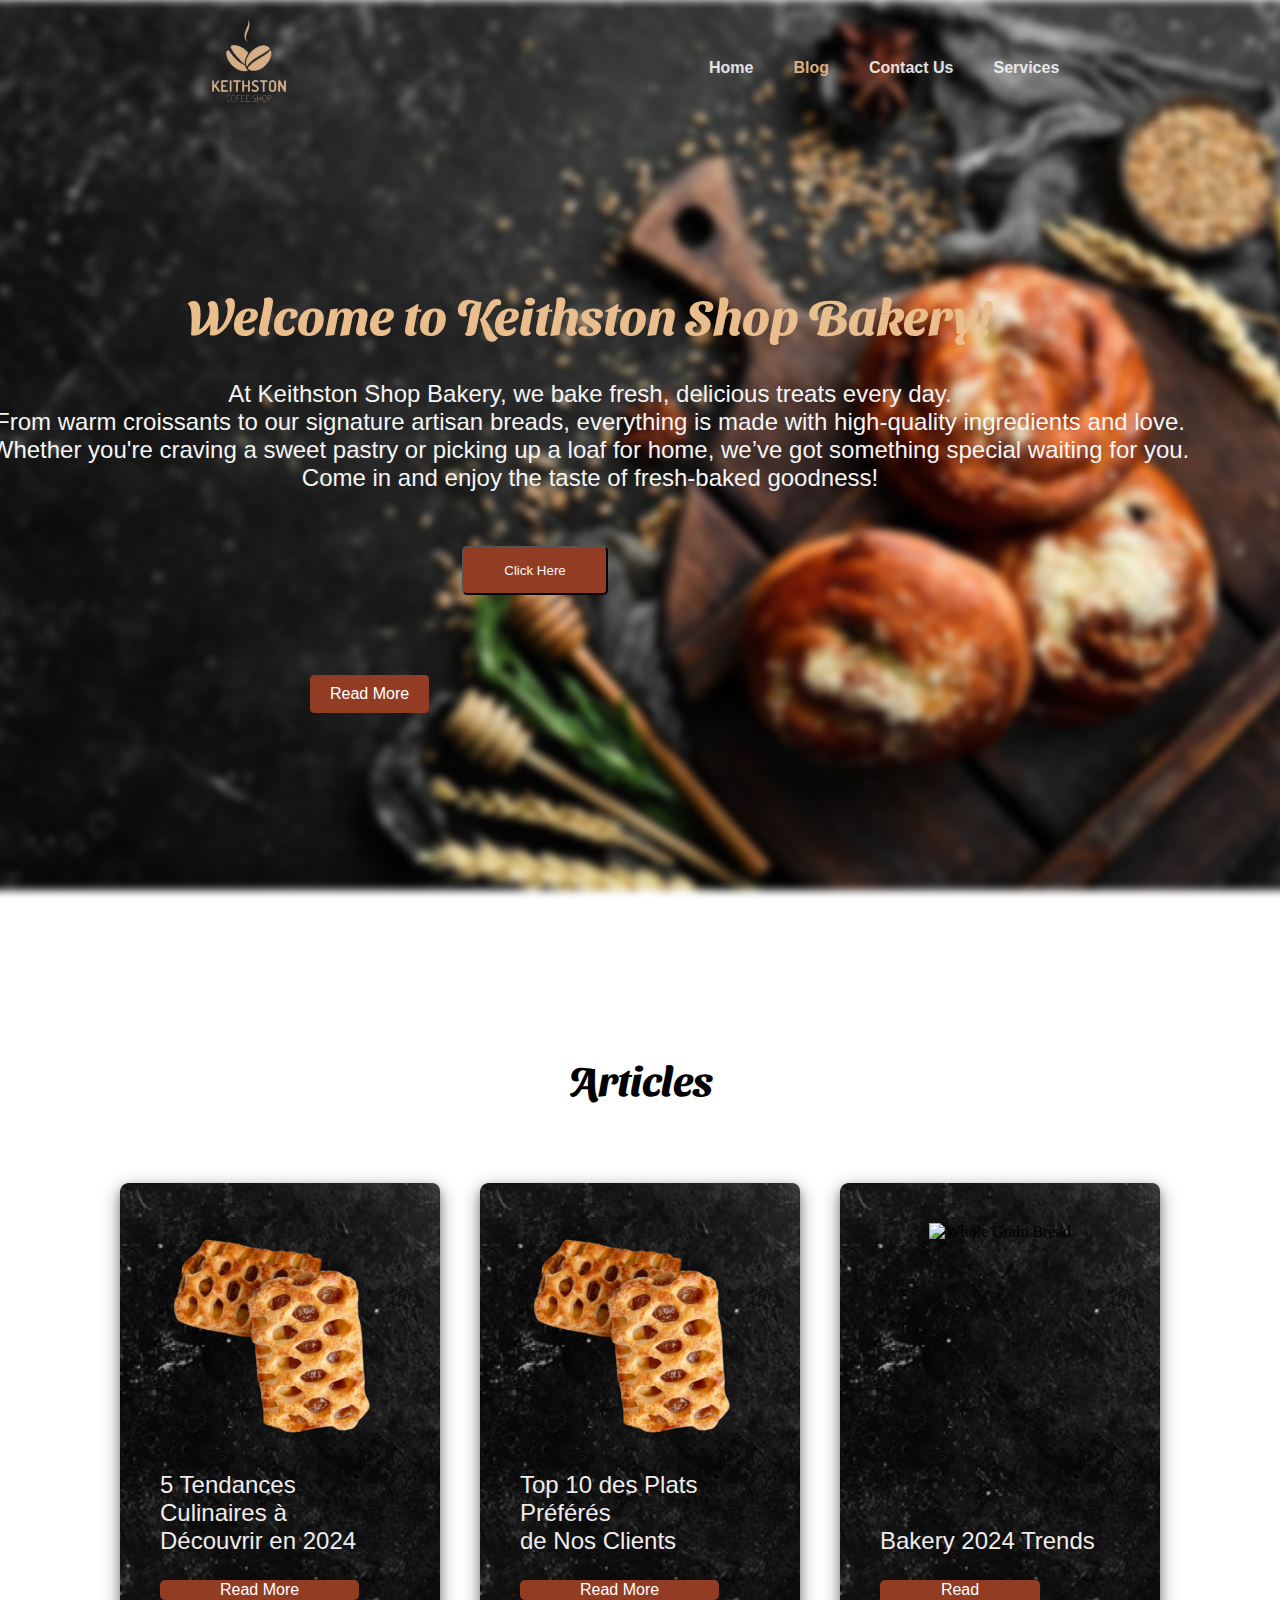
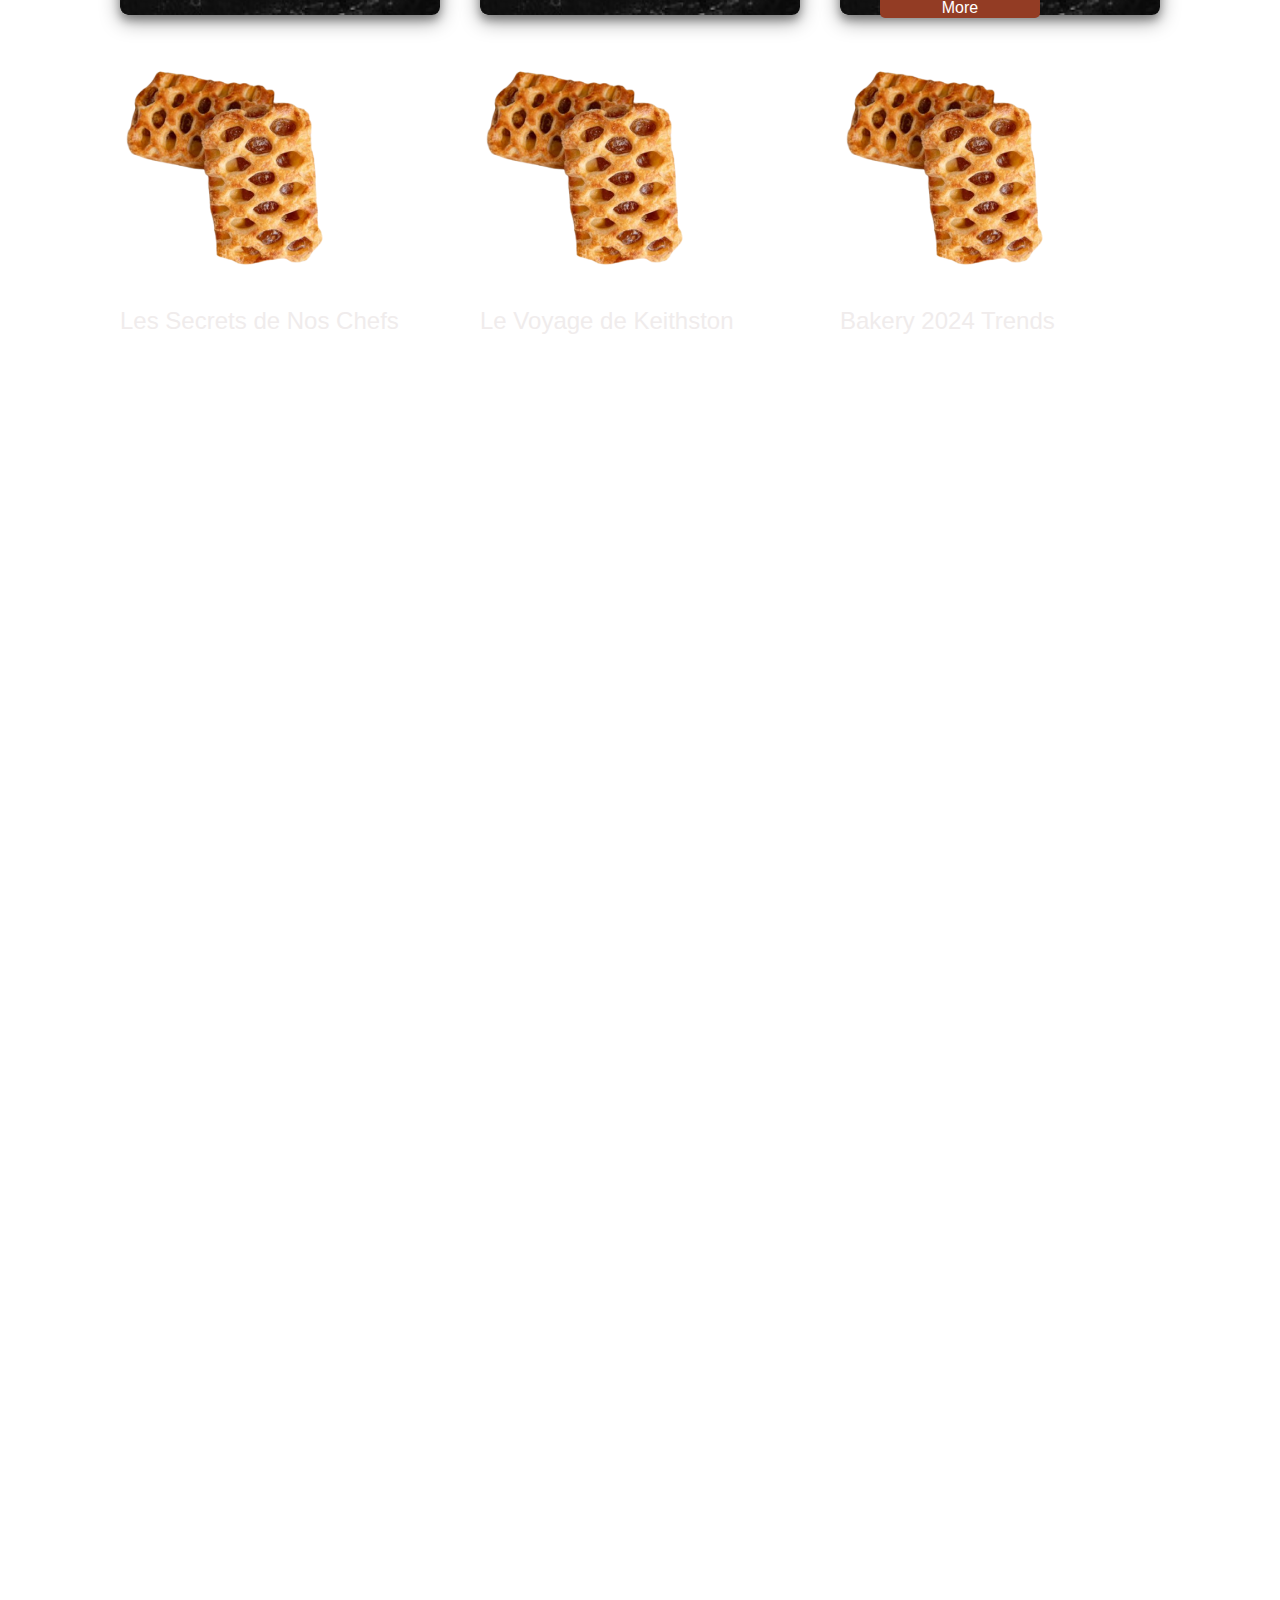
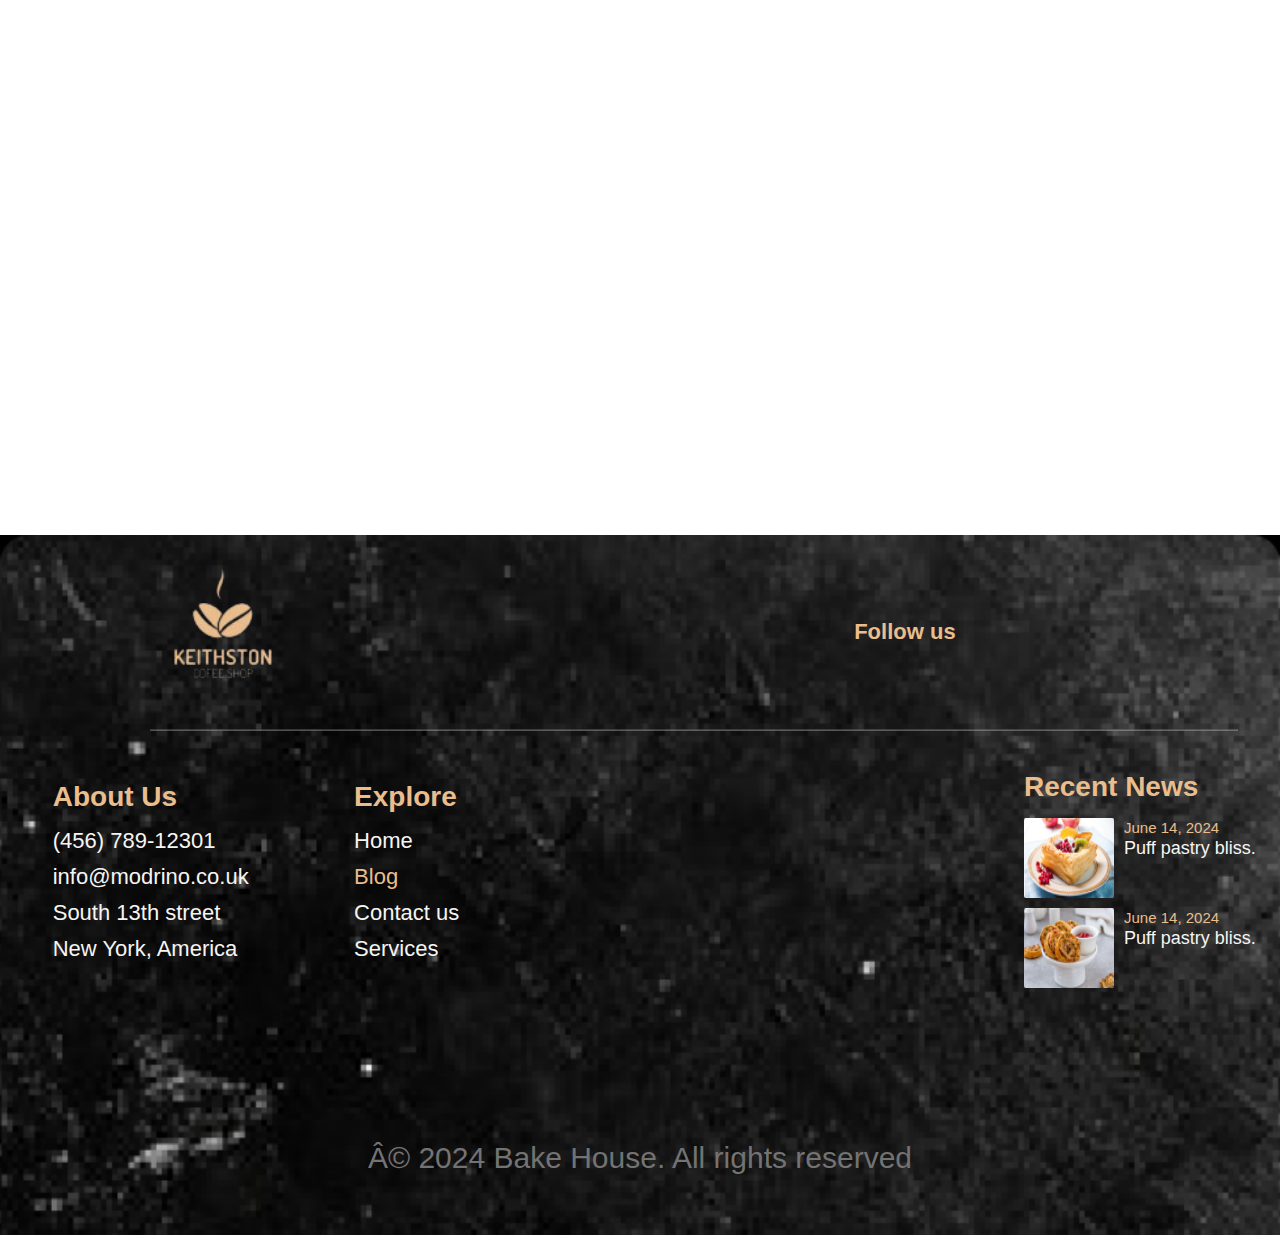
==== pages/blog.html @ 471603eb "first commit in my Projet" ====
<!DOCTYPE html>
<html lang="en">

<head>
    <meta charset="UTF-8">
    <meta http-equiv="refresh" content="3">
    <link rel="stylesheet" href="../css/style.css">
    <link rel="stylesheet" href="https://cdnjs.cloudflare.com/ajax/libs/font-awesome/6.5.1/css/all.min.css"
        integrity="sha512-DTOQO9RWCH3ppGqcWaEA1BIZOC6xxalwEsw9c2QQeAIftl+Vegovlnee1c9QX4TctnWMn13TZye+giMm8e2LwA=="
        crossorigin="anonymous" referrerpolicy="no-referrer" />
        <link rel="icon" href="../img/logo.png" type="image/png">
        <meta name="viewport" content="width=device-width, initial-scale=1.0">
    <title> - Blog</title>
</head>

<body>
    <!--Header-->
    <div class="backgroundsuper">
        <header>
            <div class="nav">
                <a href=""><img src="../img/logo.png" alt="Logo" class="logo"></a>
                <nav>              
                        <ul class="navbar">
                            <li><a href="../index.html">Home</a></li>
                            <li><a href="blog.html" class="active">Blog</a></li>
                            <li><a href="contact.html">Contact Us</a></li>
                            <li><a href="services.html">Services</a></li>
                        </ul>           
                </nav>
            </div>
    
        </header>
        <!--content-->
        <section class="blog">
          <div class="space">
            <h1>Welcome to Keithston Shop Bakery!</h1><br><br>
          <p>At Keithston Shop Bakery, we bake fresh, delicious treats every day. <br>From warm croissants to our signature artisan breads, everything is made with high-quality ingredients and love. <br>Whether you're craving a sweet pastry or picking up a loaf for home, we’ve got something special waiting for you. <br>Come in and enjoy the taste of fresh-baked goodness!</p>
         <br><br><br> <a href=""><button>Click Here</button></a>
        </div>
          
        </section>

        <section  id="shoping" class="article">
          <h2 class="article-titre">Articles</h2>
          <div class="product">
              <div class="productcard">
                  <img src="../img/produit1.png" alt="Whole Grain Bread">

      
                  <div class="productdetails">
                   <p>5 Tendances Culinaires à<br> Découvrir en 2024</p>
                   <button>Read More</button>
                  </div>
              </div>
              <div class="productcard">
                  <img src="../img/produit1.png" alt="Whole Grain Bread">
                  
      
                  <div class="productdetails">
                   <p>Top 10 des Plats Préférés <br>de Nos Clients</p>
                   <button>Read More</button>
                  </div>
              </div>
               <div class="productcard">
                  <img src="../igm/produit1.png" alt="Whole Grain Bread">
                 
      
                  <div class="productdetails">
                   <p>Bakery 2024 Trends</p>
                   <button>Read More</button>
                  </div>
              </div>
              <div class="product-card">
                  <img src="../img/produit1.png" alt="Whole Grain Bread">
                  
      
                  <div class="productdetails">
                   <p>Les Secrets de Nos Chefs</p>
                   <button>Read More</button>
                  </div>
              </div>
              <div class="product-card">
                  <img src="../img/produit1.png" alt="Whole Grain Bread">
                  
      
                  <div class="productdetails">
                   <p>Le Voyage de Keithston</p>
                   <button>Read More</button>
                  </div>
              </div>
              <div class="product-card">
                  <img src="../img/produit1.png" alt="Whole Grain Bread">
              
      
                  <div class="productdetails">
                   <p>Bakery 2024 Trends</p>
                   <button>Read More</button>
                  </div>
              </div>
             
          </div>
          <!-- <div class="order-section">
              <div class="content-stion">
                  <h2>20% Off Your <br>First Order</h2>
                  <p>Suspendisse ac rhoncus nisi,<br> eu tempor urna. Curabitur vel <br>bibendum.</p>
                  <button>Learn More</button>
              </div>
          </div> -->
      </section>


         <!---footer--->
    <footer class="footer">
        <div class="footer-container">
            <div class="footer-top">
              <a href="../index.html"><img src="../img/logo.png" alt="Logo" class="logo"></a>
              <div class="footer-right">
                <span class="follow-text">Follow us</span>
                <div class="social-icons">
                  <a href="www.facebook.com"><i class="fab fa-facebook"></i></a>
                  <a href="www.pinterest.com"><i class="fab fa-pinterest"></i></a>
                  <a href="www.whatsapp.com"> <i class="fab fa-whatsapp"></i></a>
                  <a href="www.instagram.com"><i class="fab fa-instagram"></i></a>
                </div>
              </div>
             
            </div>
        </div>
        <hr>
        <div class="footer-container-bas">
            <div class="flex-start">
                <div class="footer-column">
                    <h3>About Us</h3>
                    <p>(456) 789-12301</p>
                    <p>info@modrino.co.uk</p>
                    <p>South 13th street</p>
                    <p>New York, America</p>
                  </div>
              
                  <div class="footer-column">
                    <h3>Explore</h3>
                    <ul>
                      <li><a href="../index.html" >Home</a></li>
                      <li><a href="blog.html" class="active">Blog</a></li>
                      <li><a href="contact.html">Contact us</a></li>
                      <li><a href="sevice.html">Services</a></li>
                    </ul>
                  </div>
            </div>
            <div class="flex-end">
                <div class="footer-column">
                    <h3>Recent News</h3>
                    <div class="news-item">
                      <img src="../img/footer1.png" alt="News Image 1">
                      <div class="news-text">
                        <p><span>June 14, 2024</span><br>Puff pastry bliss.</p>

                      </div>
                    </div>
                    <div class="news-item">
                      <img src="../img/footer2.png" alt="News Image 2">
                      <div class="news-text">
                        <p><span>June 14, 2024</span><br>Puff pastry bliss.</p>
                      </div>
                    </div>
                  </div>
            </div>
           
          </div>
        
          <div class="footer-bottom">
            <p>Â© 2024 Bake House. All rights reserved</p>
          </div>
    </footer> 
    </div>
---- css/style.css ----
@import url('https://fonts.googleapis.com/css2?family=Inter+Tight:ital,wght@0,100..900;1,100..900&family=Sansita+Swashed:wght@300..900&display=swap');

:root {
    --primary-color : #000000 ;
    --secondry-color : #F5F5F5 ;
}

* {
    margin : 0;
    padding : 0;
    box-sizing :border-box;
    
}
html{
    scroll-behavior: smooth;
}
a {
    text-decoration: none;
    font-family: 'poppins',sans-serif;
}
.backgroundsuper{
    background-image: url(../img/background-home.png);
    background-position: center;
    background-repeat: no-repeat;
    background-size: cover;
    width: 100%;
    height: 100vh;
}
 hr{
    opacity: 30%;
    max-width: 85%;
    text-align: center;
    margin-left: 150px;
} 
/****** header *****/

header {
  
    display: flex;
    justify-content: space-around;
    background-color: transparent;
    top: 0;
    left: 0;
    z-index: 1;

}
header div a img:hover{
    transform: scale(1.1);
}
.nav{
    display: flex;
    opacity: 90%;
    justify-content: space-around;
    align-items: center;
    height: 15vh;
    width: 100%;
    z-index: 1;
}
.navbar {
    display: flex;
    justify-content: center;
}
.navbar li {
    list-style: none;
    padding: 0 20px;
    
}
.navbar li a{
    font-size: 1rem;
    font-weight: 600;
    color:  var(--secondry-color);
    transition: all 0.3s ease;
}
.navbar li a:hover,
.navbar li .active {
    color: #E9BD8C;
   transform: scale(1.1);

}
.navbar li a:hover::after,
.navbar li .active::after {
    content: '';
    width: 30%;
    height: 2px;
    background-color: var(--primary-color);
    bottom: -4px;
    left: 21px;

}

.hero1{
    
    top: 128px;
    right: 900px;
    width : 100%;
    height: 100vh;
    margin-top: -1px;
    display: flex;
    justify-content: space-around; 

}
.hero1 .hero2 {
    align-self: center;
    margin-left: -400px;
}
.hero1 .hero2 .hero-content .txt1 {
   font-family: 'inter',sans-serif;
   color:#E9BD8C;
   font-size: 24px;
   text-align: center;

}
.hero1 .hero2 .hero-content .txt2 {
    font-family: 'Sansita Swashed', system-ui;
    font-size: 74px;
    color: var(--secondry-color);
    
}
.hero1  .btn {
    margin-top: 20px;
    
    width: 100%;
    align-content: space-around;
    font-family: 'inter',sans-serif;
   
}
.hero1 .btn .bt1 {
    padding: 15px 40px;
    margin-right: 110px;
    color: var(--secondry-color);
    background-color: #933C24;
    border-radius: 5px;
}
.hero1 .btn .bt2 {
    padding: 15px 40px;
    margin-right: 20px;
    background-color: #933C24;
    color: var(--secondry-color);
    background-color: #933C24;
    border-radius: 5px;
    transition: all 0.1s ease;
    
}
.hero1 .btn .bt1:hover,.hero1 .btn .bt2:hover {
   background-color : var(--secondry-color);
   opacity: 70%;
   color: #933C24;
   transform: scale(1.1);

}
.shop{
    margin-top: 80px;
    
}
.shop h2{
   text-align: center;
   margin-top: 15px;
   font-size: 41px;
   font-family: 'Sansita Swashed', system-ui;
   font-weight: bold;
   
}
.shop .product {
    display: grid;
    grid-template-columns: repeat(3, 1fr);
    gap: 40px;
    margin: 80px 120px;
}

.shop .product .product-card {
    background-image:url(../img/backproduct.png) ;
    background-size: cover;
    background-repeat: no-repeat; 
    border-radius: 8px;
    padding: 40px;
    text-align: center;
    box-shadow: 0 2px 10px rgba(16, 16, 16, 0.1);
    display: flex;
    flex-direction: column; 
    justify-content: space-between; 
    text-align: start;
    height: 100%  ;
    position: relative;
    transition: all 0.1s ease;
    box-shadow: 0 5px 9px 0 rgba(0, 0, 0, 0.3), 0 6px 20px 0 rgba(0, 0, 0, 0.4);
}
.shop .product .product-card:hover,
.product-card img:hover{
    transform: scale(1.1);
}
.product-card img{
    align-self: center;
    max-width: 100%;
    height: auto;
    margin-bottom: 25px; 
}
.product-card h3 {
    font-size: 24px;
    color: #f5f5f5;
    margin-bottom: 20px;
    align-self: flex-start;
}
.product-card p {
    padding-right: 10px; 
    font-size: 16px;
    color: #f0ecec;
    flex-grow: 1;
    font-size: 24px;
    font-weight: 500;
    font-family: 'inter',sans-serif;
  }
  .product-card button {
    background-color: #933C24;
    color: white;
    border: none;
    padding: 10px 20px;
    cursor: pointer;
    border-radius: 5px;
    font-size: 16px;
    margin-left: 240px;
    position:absolute;
    top:75%;
    left: 70px;  
  }
  .product-card button:hover {
    background-color : var(--secondry-color);
    opacity: 70%;
    color: #933C24;
    transform: scale(1.1);
  }
  .order-section {
    background-image: url(../img/Order.png);
    background-size: cover;
    background-repeat: no-repeat;
    width: 100%;
    height: 442px;
    display: flex;
    justify-content: center;
    align-content: center;
    position: relative;
  }
  .order-section .content-stion{
    margin-top: 30px;
  }
  .order-section .content-stion h2{
    color : #4d403d
  }
  .order-section .content-stion p{
    font-size: 24px;
    text-align: center;
    margin-top: 15px;
    font-family: 'inter',sans-serif;
    color: #5D5D5D;
  }
  .order-section .content-stion button{
    position: absolute;
    margin-left: 65px;
    margin-top: 25px;
    padding: 15px 50px ;
    border : none;
    border-radius: 5px;
    background: #933C24;
    color: var(--secondry-color);
    font-family: 'inter',sans-serif;
    font-size: 15px;

  }
  .order-section .content-stion button:hover{
    background-color : #b09292;
    color: #933C24;
    transform: scale(1.1);
  }
.container {
 height: 50vh;
 position: relative;
}
.container h2{
    text-align: center;
   margin-top: 100px;
   font-size: 41px;
   font-family: 'Sansita Swashed', system-ui;
   font-weight: bold;
}
.container .navbar2{
    top: 160px;
    margin-top: 35px; 
    padding: 2px;
    border-bottom: 1px solid #D9D9D9;
    
   

}
.container .navbar2 .nav2{
    margin-left: 490px;
    display: flex;
    align-items: center;
}
.container .navbar2 .nav2 li{
    margin: 0 17px;
    list-style: none;
    font-family: 'poppins',sans-serif;
}

.container .navbar2 .nav2 li a{
    color: #5D5D5D;
    font-size: 1rem;
    font-weight: 600;
    transition: all 0.1s ease;
}
.container .navbar2 .nav2 li a:hover{
   color: #933C24;
   border-bottom: 3px solid #933C24;
   transform: scale(1.1);
}
.container .gallery {
    display: grid;
    grid-template-columns: repeat(3, 1fr);
    gap: 40px;
    margin: 80px 120px;
}
.container .gallery img{
    border-radius: 1%;
    transition: all 0.1s ease;
    box-shadow: 0 5px 9px 0 rgba(0, 0, 0, 0.3), 0 6px 20px 0 rgba(0, 0, 0, 0.4);

}
.container .gallery img:hover{
     transform: scale(1.1);
     cursor: pointer;
}
.About {
    background-image: url(../img/photo\ section\ 3.png);
    background-size: cover;
    background-repeat: no-repeat;
    width: 100%;
    height: 442px;
    display: flex;
    justify-content: center;
    align-content: center;
    position: relative;

  }
  .About  .content2{
    margin-top: -30px;
  }
  .About  .content2{
    color : var(--secondry-color);
  }
  .About  .content2 p{
    font-size: 24px;
    text-align: center;
    margin-top: 15px;
    font-family: 'inter',sans-serif;
    color: #5D5D5D;
  }
  .About  .content2 button{
    position: absolute;
    margin-left: 65px;
    margin-top: 25px;
    padding: 15px 50px ;
    border : none;
    border-radius: 5px;
    background: #933C24;
    color: var(--secondry-color);
    font-family: 'inter',sans-serif;
    font-size: 15px;

  }
  .About  .content2 button:hover{
    background-color : #b09292;
    color: #933C24;
    transform: scale(1.1);
  }
  .Featured {
    margin-top: 80px;

  }
  .Featured h2 {
    text-align: center;
   margin-top: 15px;
   font-size: 41px;
   font-family: 'Sansita Swashed', system-ui;
   font-weight: bold;
  }
  .Featured .featur-grid{ 
    display: grid;
    grid-template-columns: repeat(3, 1fr);
    gap: 10px;
    margin: 80px 120px;
} 
.Featured .featur-grid  .grid-img{
    position: relative;

}
.Featured .featur-grid img{
    border-radius: 1%;
    box-shadow: 0 5px 9px 0 rgba(0, 0, 0, 0.3), 0 6px 20px 0 rgba(0, 0, 0, 0.4);

} 
.featur-grid .grid-img p{
    left: 25px;
  color: #000000;
  font-size: 32px;
  font-family: 'inter',sans-serif;
  width: 50%;
  position: absolute;
}
.featur-grid .grid-img h3{
    top: 360px;
    left: 295px;
    position: absolute;
    font-size: 26px;
    color: #000000;
    margin-bottom: 20px;
}
.featur-grid .grid-img:hover{
    transform: scale(1.1);
    cursor: pointer;
}
/**** footer ****/
.footer{
    width: 100%;
    height: 700px;
    background-image: url(../img/Footer-Background.png);
    background-size: cover;
    background-repeat: no-repeat;
    background-color: #000000;
    margin-top: 1800px;
    padding-bottom: 320px;
}
.footer-top{
    display: flex;
    max-width: 100%;
    justify-content: space-between;
    align-items: center;
    padding: 30px 80px;
    /* background: green; */
    /* border-bottom: 0.1px solid#E9BD8C; */
    margin: 0 80px;
  
}
.footer-right{
    display: flex;
    justify-content: space-evenly;
    align-items: center;
    width: 30%;
}
.footer-right .follow-text{
    font-size: 22px;
    font-weight: bold;
    color: #E9BD8C;
    font-family: 'inter',sans-serif;
}
.social-icons{
    padding: 20px;
    font-size: 24px;
}
.social-icons a i{
    color: #E9BD8C;
    font-size:30px;
}
.social-icons a{
   padding: 20px 10px;
}
.social-icons a i:hover{
    color: var(--secondry-color);
    transform: scale(1.2);
}
.start img {
    max-width: 100px;
}

.follow {
    display: flex;
    align-items: center;
    margin-right: 350px;
}

.follow h4 {
    margin-right: 15px; 
}

.icon {
    display: flex;
}

.icon i {
    margin-left: 10px;
    font-size: 20px; 
}

/**** xxxxxxxxxxxxxx *******/
  .footer-container-bas {
    display: flex;
    width: 100%;
    justify-content: space-between;
    align-items: center;
    max-width: 1300px;
    margin: 0 auto;
    padding-bottom: 20px;
    margin-top: 50px;
    padding-top: 40px;
    position: relative;
  }
  .footer-container-bas .flex-start{
   
    width: 40%;
    height: 300px;
    display: flex;
    justify-content: space-around;
    align-items: flex-start;
     position: absolute; 
    top: 0.1px;  
  }
  .footer-top img{
    height: 130px;
    cursor: pointer;
   } 
  .footer-top img:hover{
     transform: scale(1.1);

  }
  
  .footer-container-bas .flex-end{
    width: 18%;  
  }

  .footer-container-bas .flex-end .footer-column{
   
    position: absolute;
    top: -10px; 
  left: 80%;
  } 
  
  /* .footer-column {
    width: 30%;
  } */
  
  .footer-column h3 {
    font-size: 28px;
    margin-bottom: 15px;
    color: #E9BD8C;
    font-family: 'inter',sans-serif;
  }
  
  .footer-column p, 
  .footer-column a {
    font-size: 20px;
    color: #f6f5f4;
    margin-bottom: 10px;
    text-decoration: none;
    font-size: 22px;
    font-family: 'inter',sans-serif;

  }
  
  .footer-column ul {
    list-style: none;
    padding: 0;
  }
  
  .footer-column ul li {
    margin-bottom: 10px;
    font-size: 20px;
    font-family: 'inter',sans-serif;
  }
  .footer-column ul li a:hover,
  .footer-column ul li .active{
    color: #E9BD8C;
    transform: scale(1.1);
  }
  
  .news-item {
    display: flex;
    align-items: center;
    margin-bottom: 10px;
  }
  
  .news-item img {
    width: 90px;
    height: 80px;
    margin-right: 10px;
  }
  
  .news-text p {
    font-size: 18px;
    margin-top: -31px;
    font-family: 'inter',sans-serif;
    
  }
  .news-text p span{
    font-size: 15px;
    margin: 0;
    font-family: 'inter',sans-serif;
    color: #E9BD8C;
  }
  .footer-bottom {
    text-align: center;
     bottom: 2px;
    padding-top: 20px;
    transform: translateY(280PX);
    
  }
  
  .footer-bottom p {
    font-size: 30px;
    color: #737373;
    font-family: 'inter',sans-serif;
  }
.blog{
  top: 128px;
    right: 900px;
    width : 100%;
    height: 80vh;
    margin-top: -1px;
  /* background-color: red; */
}
.blog div{
  text-align: center;
  margin-top: 150px;
  margin-left: -100px;
}
.blog div h1{
  font-family: 'Sansita Swashed', system-ui;
  font-size: 50px;
  color: #E9BD8C;
}

.blog div p{
  font-family: 'inter',sans-serif;
   color:var(--secondry-color);
   font-size: 24px;
   text-align: center;
}
.blog div button{
  padding: 15px 40px;
  margin-right: 110px;
  color: var(--secondry-color);
  background-color: #933C24;
  border-radius: 5px;
}
.article{
  margin-top: 50px;
  
}
.article h2{
 text-align: center;
 margin-top: 15px;
 font-size: 41px;
 font-family: 'Sansita Swashed', system-ui;
 font-weight: bold;
 
}
.article .product {
  display: grid;
  grid-template-columns: repeat(3, 1fr);
  gap: 40px;
  margin: 80px 120px;
}
.article .product .productcard {
  background-image:url(../img/backproduct.png) ;
  background-size: cover;
  background-repeat: no-repeat; 
  border-radius: 8px;
  padding: 40px;
  text-align: center;
  box-shadow: 0 2px 10px rgba(16, 16, 16, 0.1);
  display: flex;
  flex-direction: column; 
  justify-content: space-between; 
  text-align: start;
  height: 100%  ;
  transition: all 0.1s ease;
  box-shadow: 0 5px 9px 0 rgba(0, 0, 0, 0.3), 0 6px 20px 0 rgba(0, 0, 0, 0.4);
}
.article .product .productcard:hover,
.productcard img:hover{
  transform: scale(1.1);
}
.productcard img{
  align-self: center;
  max-width: 100%;
  height: auto;
  margin-bottom: 25px; 
}
.productcard p {
  padding-right: 10px; 
  font-size: 16px;
  color: #f0ecec;
  flex-grow: 1;
  font-size: 24px;
  font-weight: 500;
  font-family: 'inter',sans-serif;
  margin-bottom: 20px;
}
.productcard button {
  background-color: #933C24;
  color: white;
  border: none;
  padding: 1px 60px;
  cursor: pointer;
  border-radius: 5px;
  font-size: 16px;
  position: absolute;
   margin-left: 240px;  
  transform: translate(-240px, 5px);
}
.productcard button:hover {
  background-color : var(--secondry-color);
  opacity: 70%;
  color: #933C24;
  transform: scale(1.1);
}
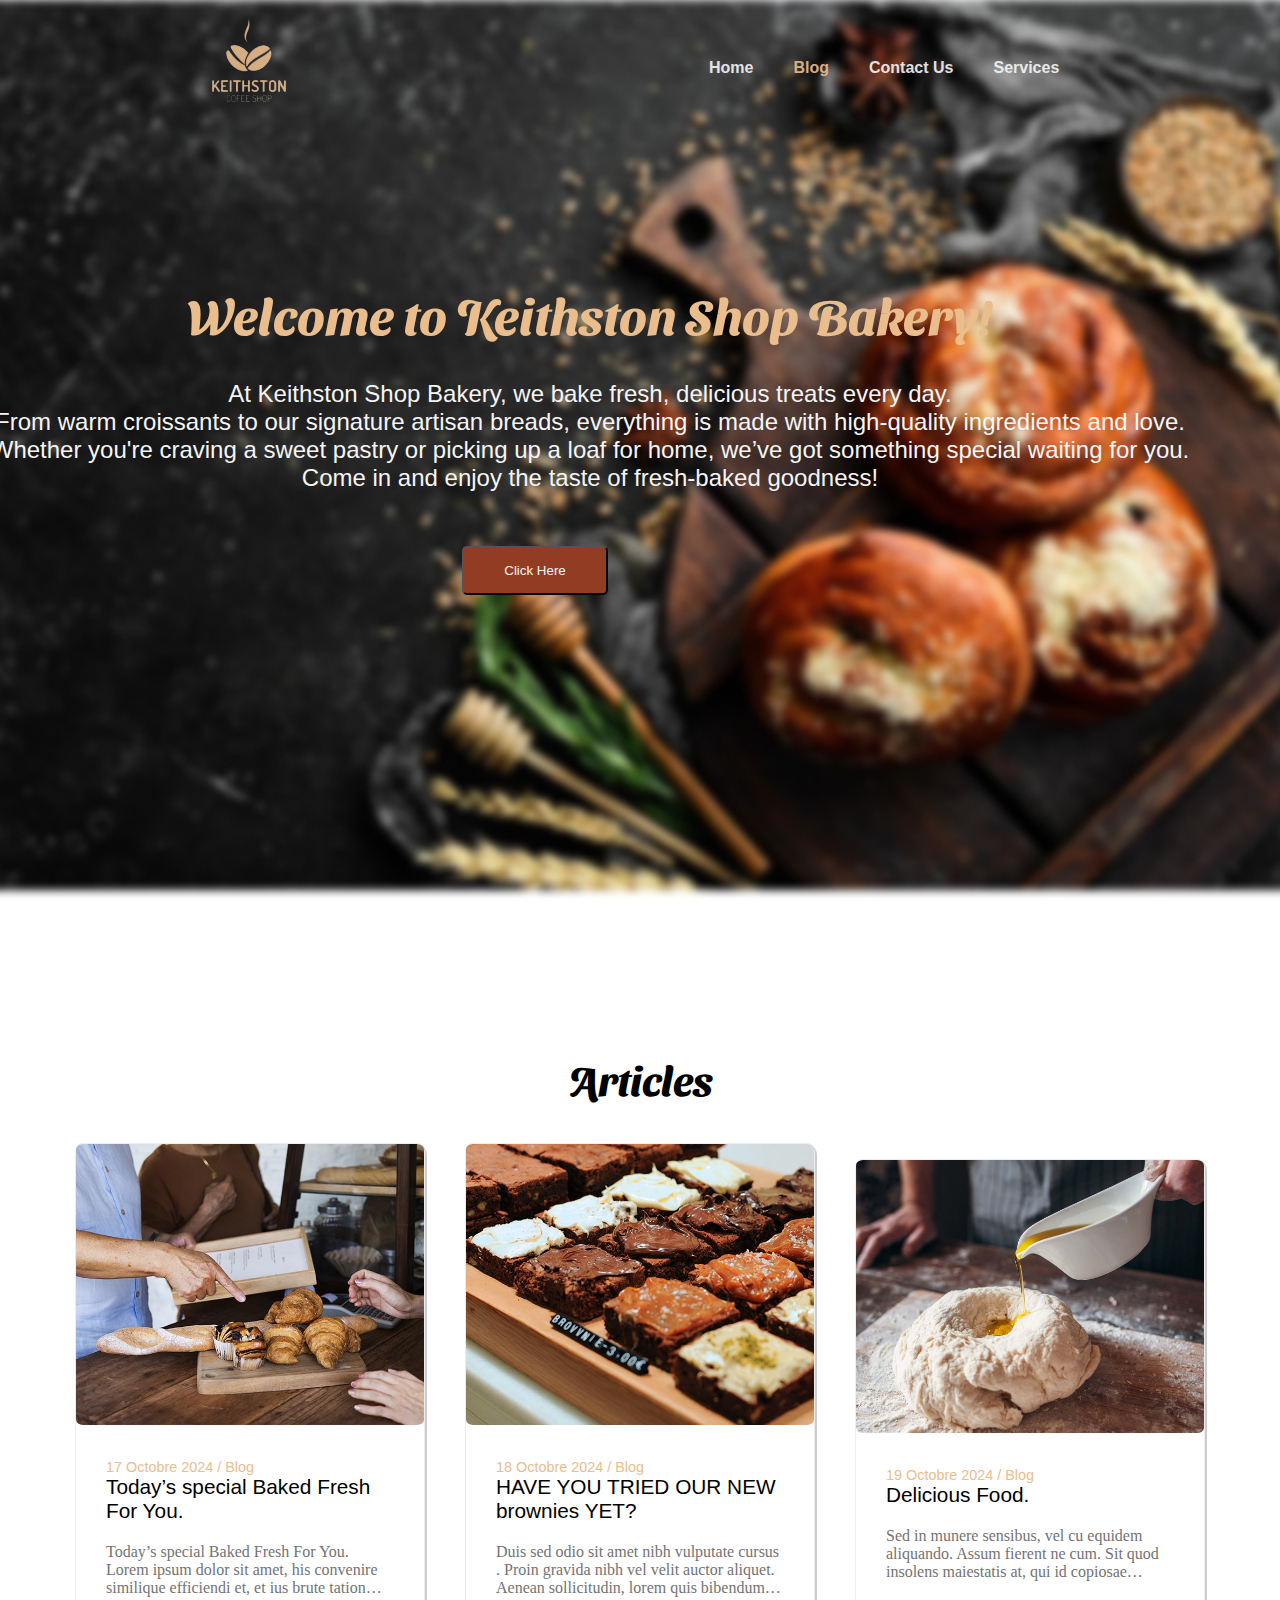
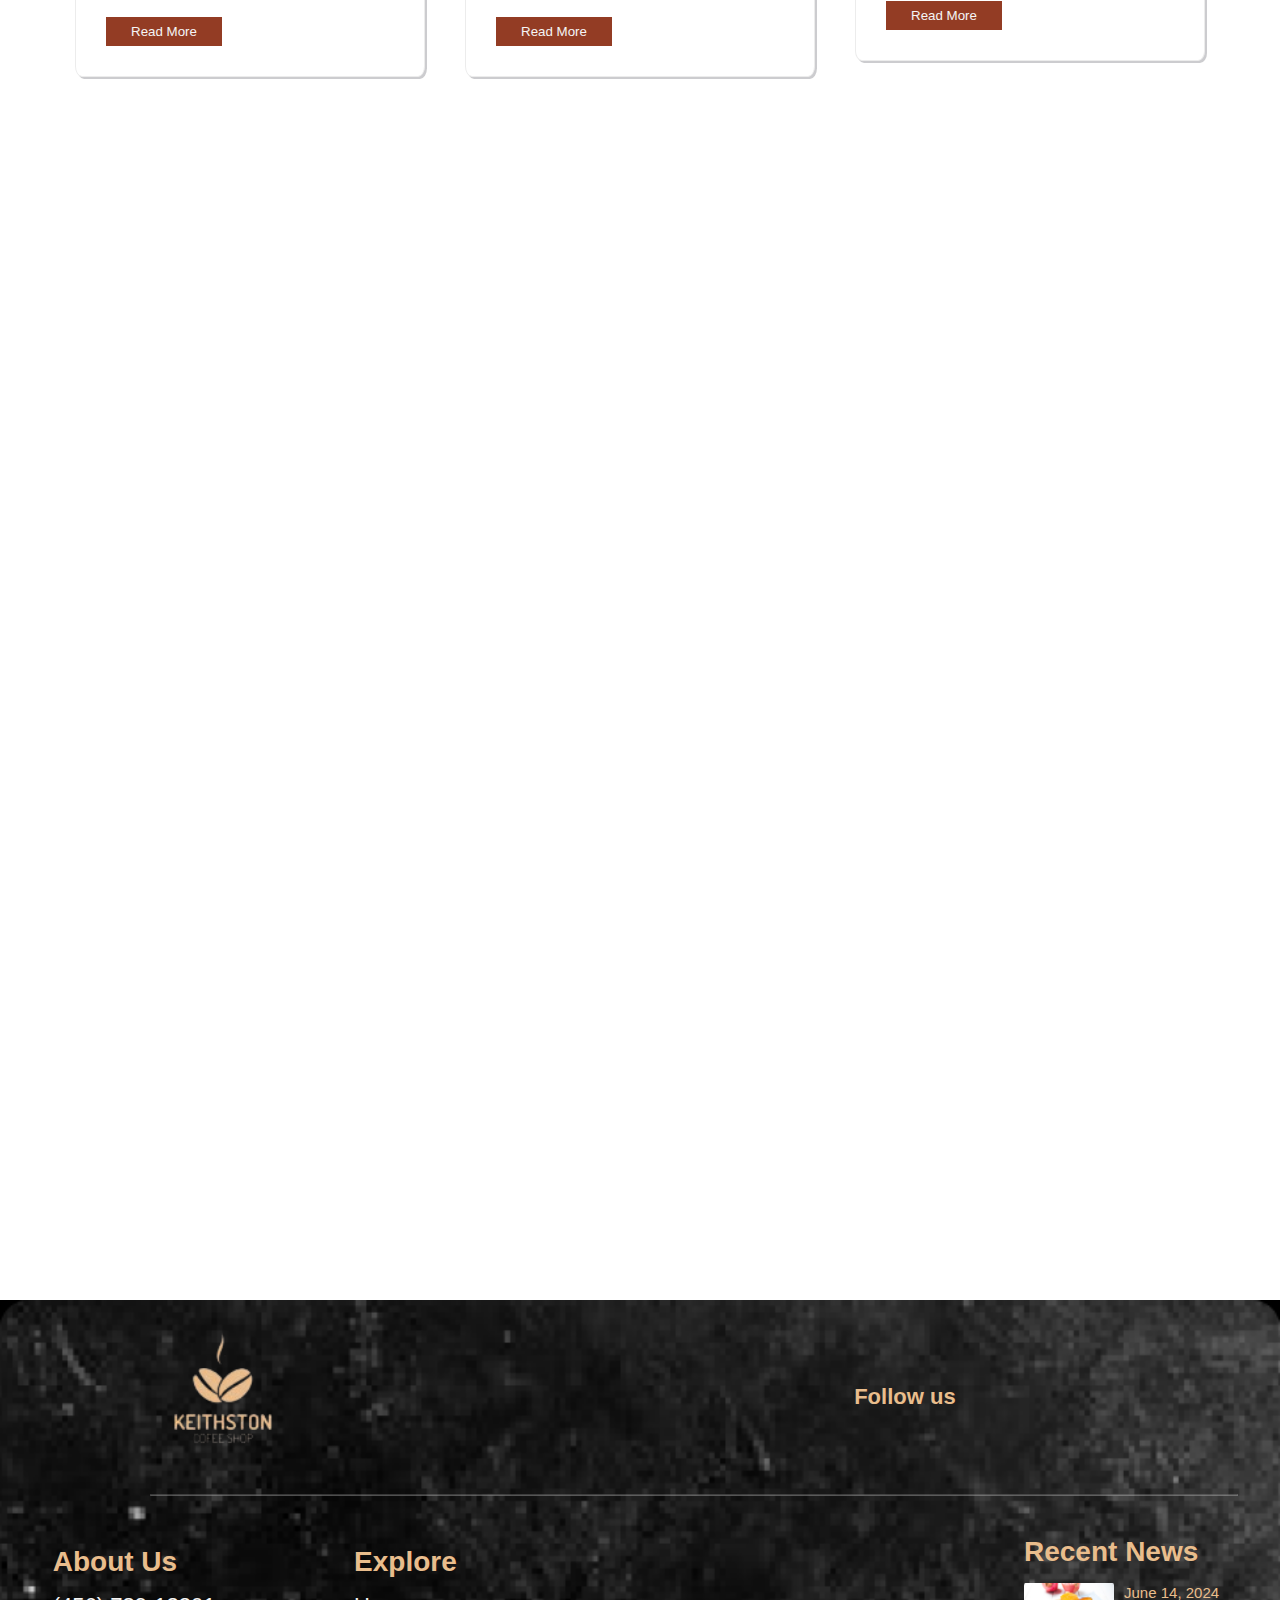
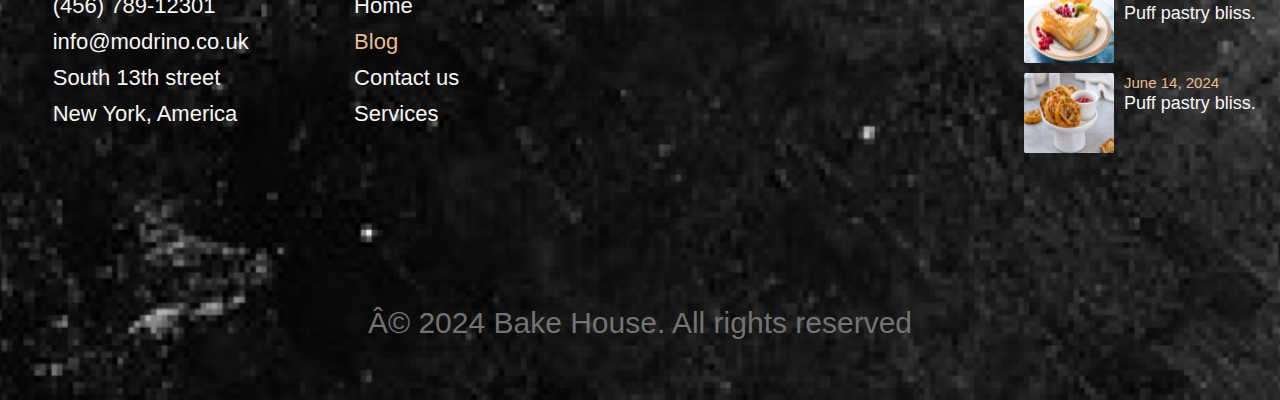
==== commit 0948c557: "modifier and ajouter les pages blog ,contact,services" ====
--- a/pages/blog.html
+++ b/pages/blog.html
@@ -4,7 +4,7 @@
 <head>
     <meta charset="UTF-8">
     <meta http-equiv="refresh" content="3">
-    <link rel="stylesheet" href="../css/style.css">
+    <link rel="stylesheet" href="../css/stylepages.css">
     <link rel="stylesheet" href="https://cdnjs.cloudflare.com/ajax/libs/font-awesome/6.5.1/css/all.min.css"
         integrity="sha512-DTOQO9RWCH3ppGqcWaEA1BIZOC6xxalwEsw9c2QQeAIftl+Vegovlnee1c9QX4TctnWMn13TZye+giMm8e2LwA=="
         crossorigin="anonymous" referrerpolicy="no-referrer" />
@@ -30,6 +30,8 @@
             </div>
     
         </header>
+
+       
         <!--content-->
         <section class="blog">
           <div class="space">
@@ -42,71 +44,49 @@
 
         <section  id="shoping" class="article">
           <h2 class="article-titre">Articles</h2>
-          <div class="product">
-              <div class="productcard">
-                  <img src="../img/produit1.png" alt="Whole Grain Bread">
+          <div class="blog-container">
 
-      
-                  <div class="productdetails">
-                   <p>5 Tendances Culinaires à<br> Découvrir en 2024</p>
-                   <button>Read More</button>
+            <div class="blog-box">
+              <div class="blog-img">
+                <img src="../img/imgblog1.jpg" alt="">
+              </div>
+              <!--text-->
+              <div class="blog-text">    
+                 <span>17 Octobre 2024 / Blog</span>
+              <a href="" class="blog-title">Today’s special Baked Fresh For You. </a>
+              <p>Today’s special Baked Fresh For You.
+                Lorem ipsum dolor sit amet, his convenire similique efficiendi et, et ius brute tation inermis, movet labitur ea cum. Iusto civibus deseruisse.</p></div>
+                <a href=""><button>Read More</button></a>
+                
+              </div>
+              <div class="blog-box">
+              <div class="blog-img">
+                <img src="../img/blog2.jpg" alt="">
+              </div>
+              <!--text-->
+              <div class="blog-text">    
+                 <span>18 Octobre 2024 / Blog</span>
+              <a href="" class="blog-title">HAVE YOU TRIED OUR NEW brownies YET? </a>
+              <p>Duis sed odio sit amet nibh vulputate cursus . Proin gravida nibh vel velit auctor aliquet. Aenean sollicitudin, lorem quis bibendum auctor, nisi elit consequat ipsum.</p></div>
+                <a href=""><button>Read More</button></a>
+                </div>
+                <div class="blog-box">
+                  <div class="blog-img">
+                    <img src="../img/blog4.jpg" alt="">
                   </div>
+                <div class="blog-text">    
+                  <span>19 Octobre 2024 / Blog</span>
+               <a href="" class="blog-title">Delicious Food. </a>
+               <p>Sed in munere sensibus, vel cu equidem aliquando. Assum fierent ne cum. Sit quod insolens maiestatis at, qui id copiosae facilisi liberavisse. Ex sea inermis gubergren, sea amet eros ex, et sanctus ceteros posidonium mel. Nam epicuri appetere ad, munere principes concludaturque id cum. Vidit posidonium pri no, primis equidem qualisque per ea.</p></div>
+                 <a href=""><button>Read More</button></a>
+                 
+               </div>
+            
+               </div>
               </div>
-              <div class="productcard">
-                  <img src="../img/produit1.png" alt="Whole Grain Bread">
-                  
-      
-                  <div class="productdetails">
-                   <p>Top 10 des Plats Préférés <br>de Nos Clients</p>
-                   <button>Read More</button>
-                  </div>
-              </div>
-               <div class="productcard">
-                  <img src="../igm/produit1.png" alt="Whole Grain Bread">
-                 
-      
-                  <div class="productdetails">
-                   <p>Bakery 2024 Trends</p>
-                   <button>Read More</button>
-                  </div>
-              </div>
-              <div class="product-card">
-                  <img src="../img/produit1.png" alt="Whole Grain Bread">
-                  
-      
-                  <div class="productdetails">
-                   <p>Les Secrets de Nos Chefs</p>
-                   <button>Read More</button>
-                  </div>
-              </div>
-              <div class="product-card">
-                  <img src="../img/produit1.png" alt="Whole Grain Bread">
-                  
-      
-                  <div class="productdetails">
-                   <p>Le Voyage de Keithston</p>
-                   <button>Read More</button>
-                  </div>
-              </div>
-              <div class="product-card">
-                  <img src="../img/produit1.png" alt="Whole Grain Bread">
+
+        </section>
               
-      
-                  <div class="productdetails">
-                   <p>Bakery 2024 Trends</p>
-                   <button>Read More</button>
-                  </div>
-              </div>
-             
-          </div>
-          <!-- <div class="order-section">
-              <div class="content-stion">
-                  <h2>20% Off Your <br>First Order</h2>
-                  <p>Suspendisse ac rhoncus nisi,<br> eu tempor urna. Curabitur vel <br>bibendum.</p>
-                  <button>Learn More</button>
-              </div>
-          </div> -->
-      </section>
 
 
          <!---footer--->
--- a/css/stylepages.css
+++ b/css/stylepages.css
@@ -0,0 +1,651 @@
+@import url('https://fonts.googleapis.com/css2?family=Inter+Tight:ital,wght@0,100..900;1,100..900&family=Sansita+Swashed:wght@300..900&display=swap');
+
+:root {
+    --primary-color : #000000 ;
+    --secondry-color : #F5F5F5 ;
+}
+
+* {
+    margin : 0;
+    padding : 0;
+    box-sizing :border-box;
+    
+}
+html{
+    scroll-behavior: smooth;
+}
+a {
+    text-decoration: none;
+    font-family: 'poppins',sans-serif;
+}
+.backgroundsuper{
+    background-image: url(../img/background-home.png);
+    background-position: center;
+    background-repeat: no-repeat;
+    background-size: cover;
+    width: 100%;
+    height: 100vh;
+}
+ hr{
+    opacity: 30%;
+    max-width: 85%;
+    text-align: center;
+    margin-left: 150px;
+} 
+/****** header *****/
+
+header {
+  
+    display: flex;
+    justify-content: space-around;
+    background-color: transparent;
+    top: 0;
+    left: 0;
+    z-index: 1;
+
+}
+header div a img:hover{
+    transform: scale(1.1);
+}
+.nav{
+    display: flex;
+    opacity: 90%;
+    justify-content: space-around;
+    align-items: center;
+    height: 15vh;
+    width: 100%;
+    z-index: 1;
+}
+.navbar {
+    display: flex;
+    justify-content: center;
+}
+.navbar li {
+    list-style: none;
+    padding: 0 20px;
+    
+}
+.navbar li a{
+    font-size: 1rem;
+    font-weight: 600;
+    color:  var(--secondry-color);
+    transition: all 0.3s ease;
+}
+.navbar li a:hover,
+.navbar li .active {
+    color: #E9BD8C;
+   transform: scale(1.1);
+
+}
+.navbar li a:hover::after,
+.navbar li .active::after {
+    content: '';
+    width: 30%;
+    height: 2px;
+    background-color: var(--primary-color);
+    bottom: -4px;
+    left: 21px;
+
+}
+
+.hero1{
+    
+    top: 128px;
+    right: 900px;
+    width : 100%;
+    height: 100vh;
+    margin-top: -1px;
+    display: flex;
+    justify-content: space-around; 
+
+}
+.hero1 .hero2 {
+    align-self: center;
+    margin-left: -400px;
+}
+.hero1 .hero2 .hero-content .txt1 {
+   font-family: 'inter',sans-serif;
+   color:#E9BD8C;
+   font-size: 24px;
+   text-align: center;
+
+}
+.hero1 .hero2 .hero-content .txt2 {
+    font-family: 'Sansita Swashed', system-ui;
+    font-size: 74px;
+    color: var(--secondry-color);
+    
+}
+.hero1  .btn {
+    margin-top: 20px;
+    
+    width: 100%;
+    align-content: space-around;
+    font-family: 'inter',sans-serif;
+   
+}
+.hero1 .btn .bt1 {
+    padding: 15px 40px;
+    margin-right: 180px;
+    color: var(--secondry-color);
+    background-color: #933C24;
+    border-radius: 5px;
+}
+.hero1 .btn .bt1:hover,.hero1 .btn .bt2:hover {
+   background-color : var(--secondry-color);
+   opacity: 70%;
+   color: #933C24;
+   transform: scale(1.1);
+
+}
+
+.blog{
+    top: 128px;
+      right: 900px;
+      width : 100%;
+      height: 80vh;
+      margin-top: -1px;
+    /* background-color: red; */
+  }
+  .blog div{
+    text-align: center;
+    margin-top: 150px;
+    margin-left: -100px;
+    
+  }
+  .blog div h1{
+    font-family: 'Sansita Swashed', system-ui;
+    font-size: 50px;
+    color: #E9BD8C;
+  }
+  
+  .blog div p{
+    font-family: 'inter',sans-serif;
+     color:var(--secondry-color);
+     font-size: 24px;
+     text-align: center;
+  }
+  .blog div button{
+    padding: 15px 40px;
+    margin-right: 110px;
+    color: var(--secondry-color);
+    background-color: #933C24;
+    border-radius: 5px;
+  }
+  
+  .article{
+    margin-top: 50px;
+    
+  }
+  .article h2{
+   text-align: center;
+   margin-top: 15px;
+   font-size: 41px;
+   font-family: 'Sansita Swashed', system-ui;
+   font-weight: bold;
+   
+  }
+  .blog-container{
+    display: flex;
+    justify-content: center;
+    align-items: center;
+    margin: 20px 0px;
+    flex-wrap: wrap;
+  }
+  .blog-box{
+    width: 350px;
+    background-color: #ffffff;
+    border: 1px solid  #ececec;
+    margin: 20px;
+    border-radius: 2% ;
+    transition: all 0.3s ease;
+    box-shadow: 2px 2px rgba(0, 0,14, 0.2);
+  }
+  .blog-box:hover{
+    transform: scale(1.05);
+  }
+  .blog-img{
+    width: 100%;
+    height: auto;
+    
+  }
+  .blog-img img{
+    width: 100%;
+    height: 100%;
+    object-fit: cover;
+    object-position: center;
+    border-radius: 2%;
+  }
+  .blog-text{
+    padding: 30px;
+    display: flex;
+    flex-direction: column;
+  }
+.blog-text span{
+  color: #E9BD8C;
+  font-size: 0.9rem;
+  font-family: 'poppins',sans-serif;
+}
+.blog-text .blog-title{
+  font-size: 1.3rem;
+  font-weight: 500;
+  color:#000000;
+}
+.blog-text .blog-tittle:hover{
+  color: #F5F5F5;
+  transition: all 0.3s ease;
+}
+.blog-text p{
+ color:#737373;
+ display: -webkit-box;
+ -webkit-line-clamp: 3;
+ -webkit-box-orient: vertical;
+ overflow:hidden;
+ text-overflow: ellipsis;
+ margin: 20px 0px;
+}
+.blog-text a{
+  
+  color:#000000;
+  font-size: 24px;
+  transition: all 0.3s ease; 
+}
+.blog-text a:hover{
+  color: #933C24;
+  
+}
+.blog-box button{
+  color: var(--secondry-color);
+  background: #933C24;
+  font-family: 'inter',sans-serif;
+  transform: translate(30px,-30px);
+  padding: 7px 25px;
+  border: none;
+  transition: all 0.3 ease;
+}
+.blog-box button:hover{
+     color:#933C24;
+     background: wheat;
+}
+
+
+
+  /**** footer ****/
+.footer{
+  width: 100%;
+  height: 700px;
+  background-image: url(../img/Footer-Background.png);
+  background-size: cover;
+  background-repeat: no-repeat;
+  background-color: #000000;
+  margin-top: 2000px;
+  padding-bottom: 320px;
+}
+.footer-top{
+  display: flex;
+  max-width: 100%;
+  justify-content: space-between;
+  align-items: center;
+  padding: 30px 80px;
+  /* background: green; */
+  /* border-bottom: 0.1px solid#E9BD8C; */
+  margin: 0 80px;
+
+}
+.footer-right{
+  display: flex;
+  justify-content: space-evenly;
+  align-items: center;
+  width: 30%;
+}
+.footer-right .follow-text{
+  font-size:22px;
+  font-weight: bold;
+  color: #E9BD8C;
+  font-family: 'inter',sans-serif;
+}
+.social-icons{
+  padding: 20px;
+  font-size: 24px;
+}
+.social-icons a i{
+  color: #E9BD8C;
+  font-size:30px;
+}
+.social-icons a{
+ padding: 20px 10px;
+}
+.social-icons a i:hover{
+  color: var(--secondry-color);
+  transform: scale(1.2);
+}
+.start img {
+  max-width: 100px;
+}
+
+.follow {
+  display: flex;
+  align-items: center;
+  margin-right: 350px;
+}
+
+.follow h4 {
+  margin-right: 15px; 
+}
+
+.icon {
+  display: flex;
+}
+
+.icon i {
+  margin-left: 10px;
+  font-size: 20px; 
+}
+
+/**** xxxxxxxxxxxxxx *******/
+.footer-container-bas {
+  display: flex;
+  width: 100%;
+  justify-content: space-between;
+  align-items: center;
+  max-width: 1300px;
+  margin: 0 auto;
+  padding-bottom: 20px;
+  margin-top: 50px;
+  padding-top: 40px;
+  position: relative;
+}
+.footer-container-bas .flex-start{
+ 
+  width: 40%;
+  height: 300px;
+  display: flex;
+  justify-content: space-around;
+  align-items: flex-start;
+   position: absolute; 
+  top: 0.1px;  
+}
+.footer-top img{
+  height: 130px;
+  cursor: pointer;
+ } 
+.footer-top img:hover{
+   transform: scale(1.1);
+
+}
+
+.footer-container-bas .flex-end{
+  width: 18%;  
+}
+
+.footer-container-bas .flex-end .footer-column{
+ 
+  position: absolute;
+  top: -10px; 
+left: 80%;
+} 
+
+/* .footer-column {
+  width: 30%;
+} */
+
+.footer-column h3 {
+  font-size: 28px;
+  margin-bottom: 15px;
+  color: #E9BD8C;
+  font-family: 'inter',sans-serif;
+}
+
+.footer-column p, 
+.footer-column a {
+  font-size: 20px;
+  color: #f6f5f4;
+  margin-bottom: 10px;
+  text-decoration: none;
+  font-size: 22px;
+  font-family: 'inter',sans-serif;
+
+}
+
+.footer-column ul {
+  list-style: none;
+  padding: 0;
+}
+
+.footer-column ul li {
+  margin-bottom: 10px;
+  font-size: 20px;
+  font-family: 'inter',sans-serif;
+}
+.footer-column ul li a:hover,
+.footer-column ul li .active{
+  color: #E9BD8C;
+  transform: scale(1.1);
+}
+
+.news-item {
+  display: flex;
+  align-items: center;
+  margin-bottom: 10px;
+}
+
+.news-item img {
+  width: 90px;
+  height: 80px;
+  margin-right: 10px;
+}
+
+.news-text p {
+  font-size: 18px;
+  margin-top: -31px;
+  font-family: 'inter',sans-serif;
+  
+}
+.news-text p span{
+  font-size: 15px;
+  margin: 0;
+  font-family: 'inter',sans-serif;
+  color: #E9BD8C;
+}
+.footer-bottom {
+  text-align: center;
+   bottom: 2px;
+  padding-top: 20px;
+  transform: translateY(280PX);
+  
+}
+
+.footer-bottom p {
+  font-size: 30px;
+  color: #737373;
+  font-family: 'inter',sans-serif;
+}
+
+
+/******contact******/
+.contact{
+  margin-top: -110px ;
+  position: relative;
+  min-height: 100vh;
+  padding: 50px 100px;
+  display: flex;
+  justify-content: center;
+  align-items: center;
+  flex-direction: column;
+}
+.contact .content{
+  max-width: 800px;
+  text-align: center;
+}
+.contact .content h2{
+  transform: translate(190px,20px);
+  font-size: 36px;
+  font-weight: 500;
+  font-family: 'Sansita Swashed', system-ui;
+  color: var(--secondry-color);
+}
+.contact .content p{
+  font-weight: 500;
+  color: antiquewhite;
+}
+.containercontact{
+  width: 100%;
+  display: flex;
+  justify-content: center;
+  align-items: center;
+  margin-top: 30px;
+}
+.containercontact .contactinfo{
+  width: 50%;
+  display: flex;
+  flex-direction: column;
+
+}
+.containercontact .contactinfo .box{
+  position: relative;
+  padding: 20px 0;
+  display: flex;
+}
+
+.containercontact .contactinfo .box .icons{
+    min-width: 60px;
+    height: 60px;
+    color: var(--secondry-color);
+    background-color: rgb(188, 145, 90);
+    display: flex;
+    justify-content: center;
+    align-items: center;
+    border-radius: 50%;
+    font-size: 22px;
+}
+.containercontact .contactinfo .box .textcont{
+  display: flex;
+  margin-left: 20px;
+  font-size: 16px;
+  color: var(--secondry-color);
+  flex-direction: column;
+  font-weight: 300;
+}
+.containercontact .contactinfo .box .textcont h3{
+  font-weight: 500;
+  color: #E9BD8C;
+}
+.contactform{
+  width: 40%;
+  padding: 40px;
+  background:rgba(0, 0,14, 0.2);
+  border-radius: 10%;
+}
+.contactform h2{
+  font-size: 30px;
+  color: #E9BD8C;
+  font-weight: 500;
+  font-family: 'inter',sans-serif;
+}
+.contactform .inputbox{
+  position: relative;
+  width: 100%;
+  margin-top: 10px;
+}
+.contactform .inputbox input,
+.contactform .inputbox textarea{
+   width: 100%;
+   padding: 5px 0;
+   font-size:10px 0;
+   margin: 10px 0;
+   border: none;
+   border-bottom: 2px solid #737373;
+   outline: none;
+   resize: none;
+}
+.contactform .inputbox span{
+  position: absolute;
+  left: 0;
+  font-family: 'poppins',sans-serif;
+  padding: 5px 0;
+  font-size: 16px;
+  margin: 10px 0;
+  pointer-events: none;
+  transition: 0.5s;
+  color: #666;
+}
+/*********mabghatch tkhdm *****/
+.contactform .inputbox input:focus ~ span,
+.contactform .inputbox input:valid ~ span,
+.contactform .inputbox textarea:focus ~ span,
+.contactform .inputbox textarea:valid ~ span{
+  color: #c87305;
+  font-size: 12px;
+  transform: translateY(-20px);
+
+}
+.contactform .inputbox input[type="submit"]{
+  width: 130px;
+  background: #E9BD8C;
+  color: var(--secondry-color);
+  border: none;
+  cursor: pointer;
+  padding: 10px;
+  font-size: 18px;
+  transition: all 0.3s ease;
+}
+.contactform .inputbox input[type="submit"]:hover{
+  color: #533717;
+  background: #d8c0a5;
+  transform: scale(1.01);
+}
+/*Services*/
+.services{
+  padding-top: 100px;
+  padding-bottom: 100px;
+}
+.servc-head{
+  text-align: center;
+}
+.servc-head h2{
+  font-weight: normal;
+  font-size: 40px;
+  font-family: 'Sansita Swashed', system-ui;
+  position: relative;
+  margin-top: -20px;
+  margin-bottom: 70px;
+  text-transform: uppercase;
+  color: #E9BD8C;
+}
+.servc-head p{
+  width: 550px;
+  margin: 0 auto 100px;
+  max-width: 100%;
+  line-height: 2;
+  color: #ececec;
+  font-size: 32px;
+}
+.services .serv-contnr{
+  display: grid;
+  grid-template-columns: repeat(2,1fr);
+  gap: -12px;
+  margin-top: 220px;
+}
+.services .serv-box{
+  margin: 25px 50px;
+  display: flex;
+  justify-content: center;
+  align-items: center;
+  border-radius: 20px;
+  box-shadow: 1px 1px rgba(0, 0, 10, 0.3);
+  background-color: var(--secondry-color)
+}
+.services .serv-box i{
+margin: 80px;
+font-size: 50px;
+color: #E9BD8C;
+}
+.services .serv-box h3{
+  margin-bottom: 30px;
+  color: #E9BD8C
+}
+.services .serv-box p{
+  line-height: 2;
+  color: #666;
+  font-family: ;
+}
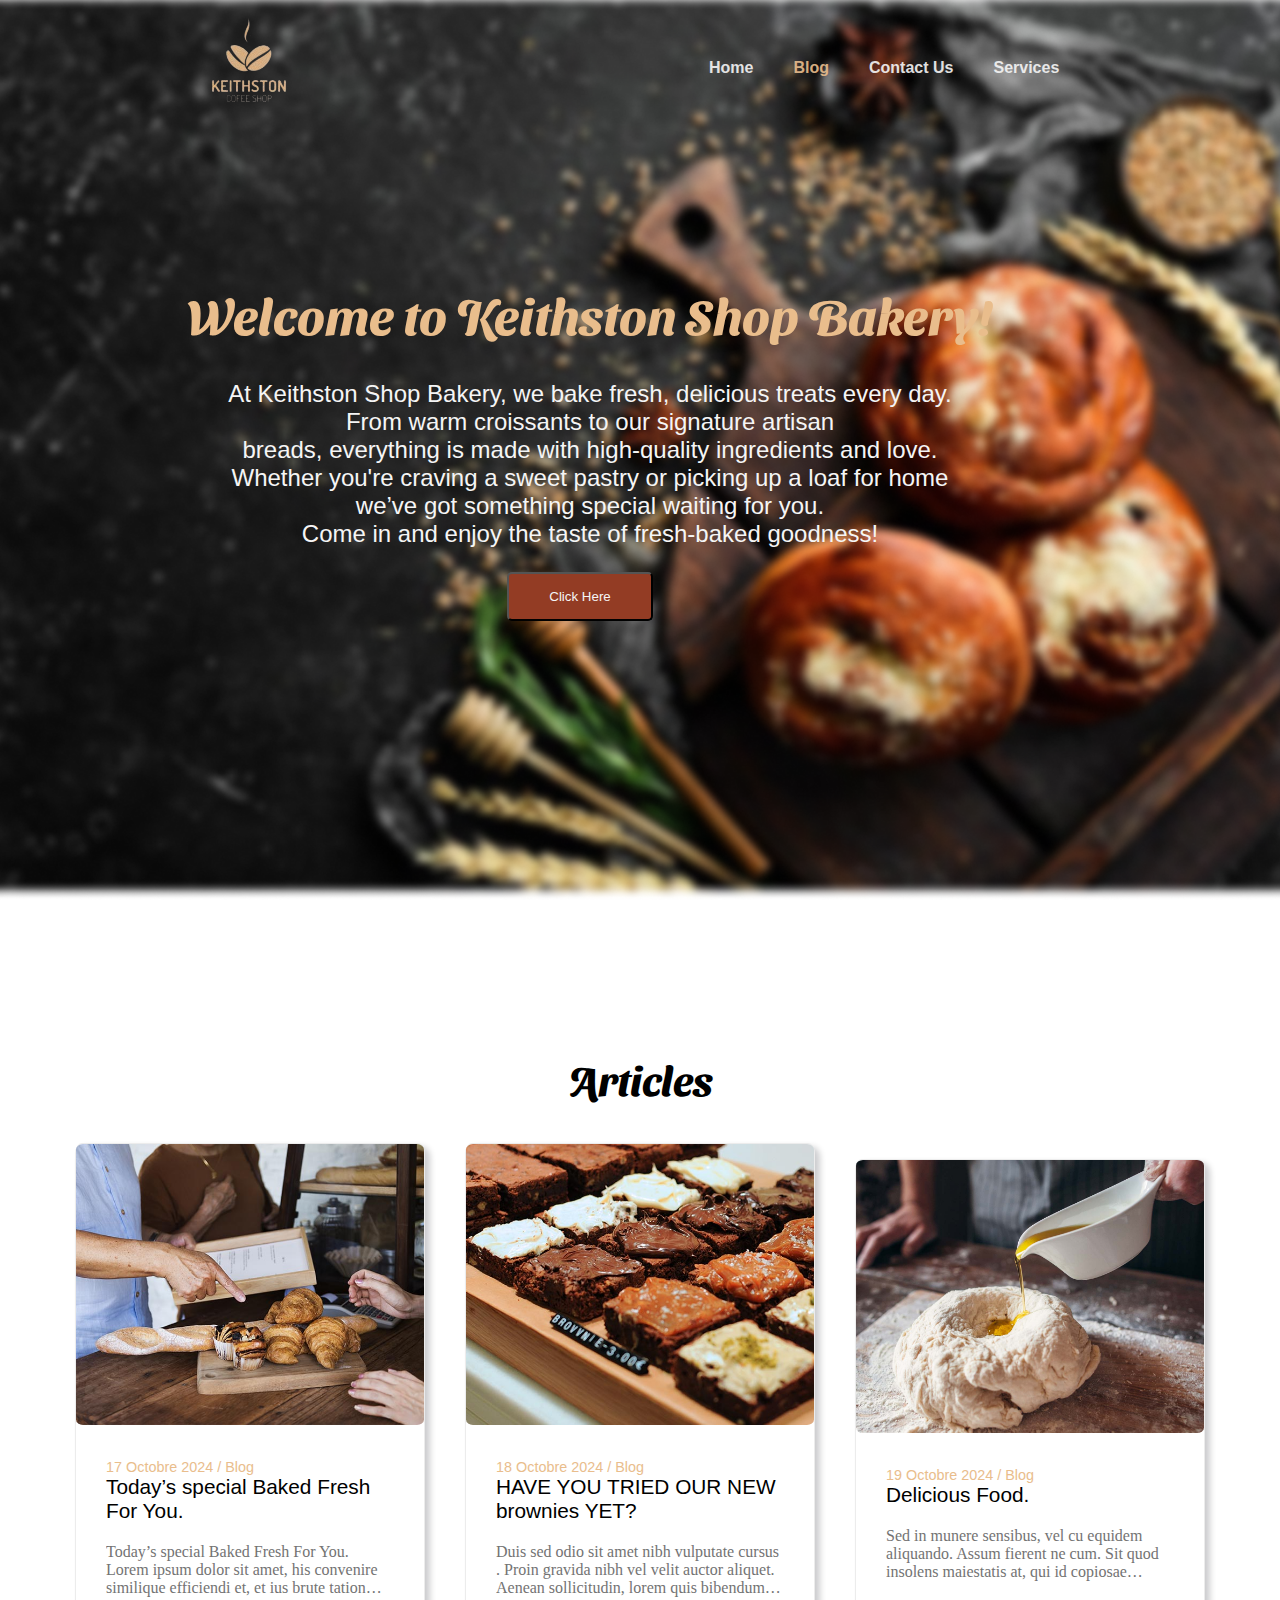
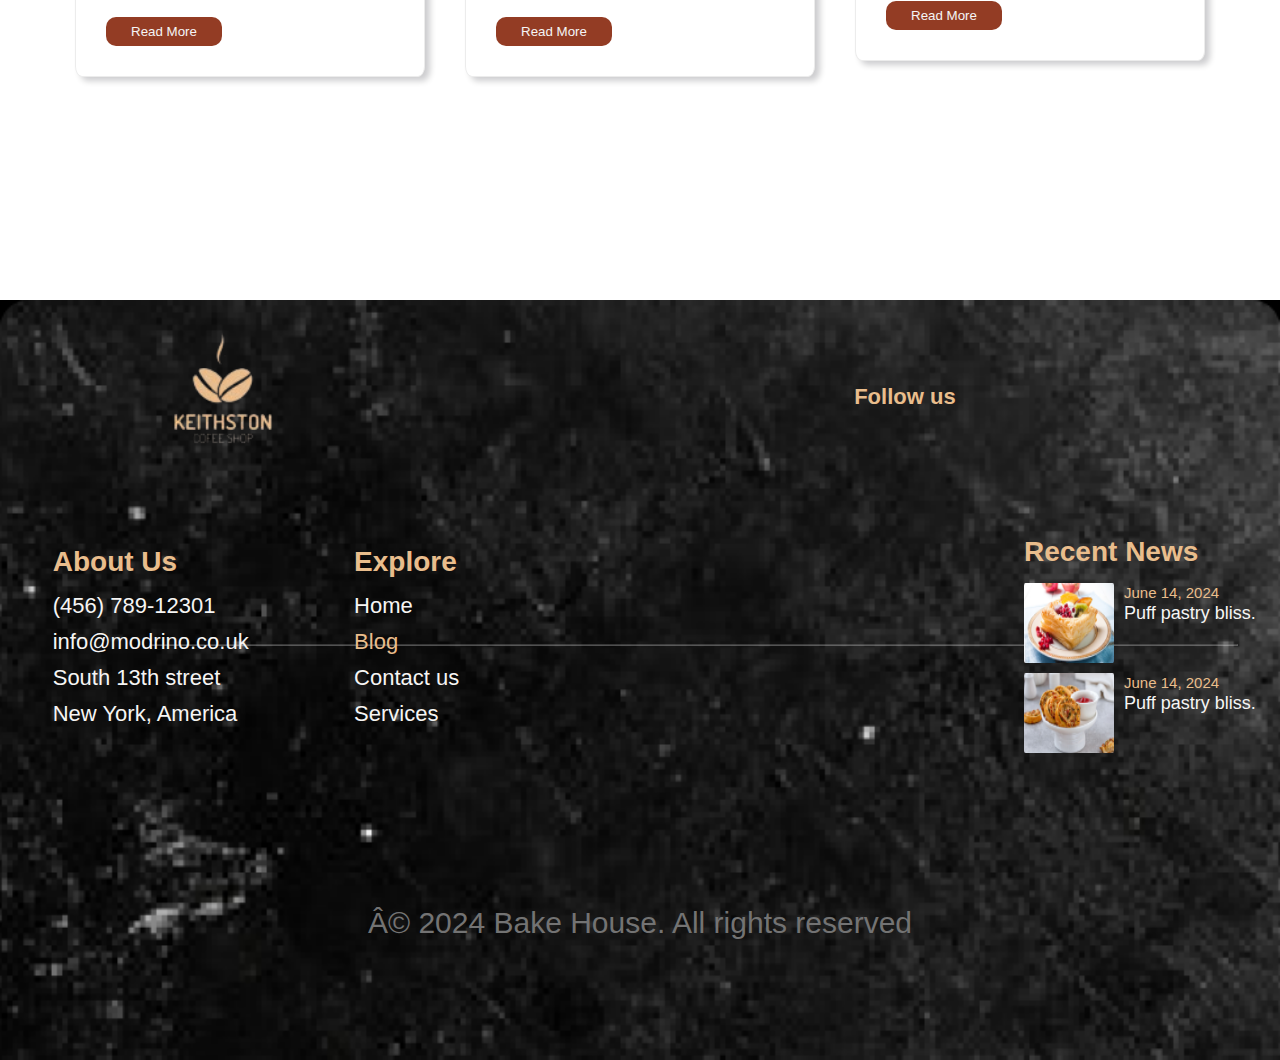
==== commit 0f5f482f: "modifier cintact et terminer la page service" ====
--- a/pages/blog.html
+++ b/pages/blog.html
@@ -3,7 +3,7 @@
 
 <head>
     <meta charset="UTF-8">
-    <meta http-equiv="refresh" content="3">
+    <!-- <meta http-equiv="refresh" content="3"> -->
     <link rel="stylesheet" href="../css/stylepages.css">
     <link rel="stylesheet" href="https://cdnjs.cloudflare.com/ajax/libs/font-awesome/6.5.1/css/all.min.css"
         integrity="sha512-DTOQO9RWCH3ppGqcWaEA1BIZOC6xxalwEsw9c2QQeAIftl+Vegovlnee1c9QX4TctnWMn13TZye+giMm8e2LwA=="
@@ -36,7 +36,7 @@
         <section class="blog">
           <div class="space">
             <h1>Welcome to Keithston Shop Bakery!</h1><br><br>
-          <p>At Keithston Shop Bakery, we bake fresh, delicious treats every day. <br>From warm croissants to our signature artisan breads, everything is made with high-quality ingredients and love. <br>Whether you're craving a sweet pastry or picking up a loaf for home, we’ve got something special waiting for you. <br>Come in and enjoy the taste of fresh-baked goodness!</p>
+          <p>At Keithston Shop Bakery, we bake fresh, delicious treats every day. <br>From warm croissants to our signature artisan  <br>breads, everything is made with high-quality ingredients and love. <br>Whether you're craving a sweet pastry or picking up a loaf for home <br> we’ve got something special waiting for you. <br>Come in and enjoy the taste of fresh-baked goodness!</p>
          <br><br><br> <a href=""><button>Click Here</button></a>
         </div>
           
@@ -153,4 +153,5 @@
           </div>
     </footer> 
     </div>
-    +</body>
+</html>--- a/css/stylepages.css
+++ b/css/stylepages.css
@@ -147,6 +147,15 @@
       margin-top: -1px;
     /* background-color: red; */
   }
+  .space{
+    display: flex;
+    flex-direction: column;
+    justify-content: center;
+    align-items: center;
+  }
+  .space button{
+    transform: translate(45px,-30px);
+  }
   .blog div{
     text-align: center;
     margin-top: 150px;
@@ -199,7 +208,7 @@
     margin: 20px;
     border-radius: 2% ;
     transition: all 0.3s ease;
-    box-shadow: 2px 2px rgba(0, 0,14, 0.2);
+    box-shadow: 5px 4px 6px rgba(0, 0,14, 0.2);
   }
   .blog-box:hover{
     transform: scale(1.05);
@@ -262,6 +271,7 @@
   padding: 7px 25px;
   border: none;
   transition: all 0.3 ease;
+  border-radius: 10px;
 }
 .blog-box button:hover{
      color:#933C24;
@@ -278,8 +288,8 @@
   background-size: cover;
   background-repeat: no-repeat;
   background-color: #000000;
-  margin-top: 2000px;
-  padding-bottom: 320px;
+  margin-top: 1000px;
+  padding-bottom: 760px;
 }
 .footer-top{
   display: flex;
@@ -467,6 +477,7 @@
   margin-top: -110px ;
   position: relative;
   min-height: 100vh;
+  margin-bottom: -920px;
   padding: 50px 100px;
   display: flex;
   justify-content: center;
@@ -546,17 +557,21 @@
   position: relative;
   width: 100%;
   margin-top: 10px;
+  padding-bottom: 10px;
 }
 .contactform .inputbox input,
 .contactform .inputbox textarea{
    width: 100%;
+   background: none;
    padding: 5px 0;
    font-size:10px 0;
    margin: 10px 0;
    border: none;
+   border-radius: 5px;
    border-bottom: 2px solid #737373;
    outline: none;
    resize: none;
+   padding: 10px;
 }
 .contactform .inputbox span{
   position: absolute;
@@ -567,7 +582,7 @@
   margin: 10px 0;
   pointer-events: none;
   transition: 0.5s;
-  color: #666;
+  color: var(--secondry-color);
 }
 /*********mabghatch tkhdm *****/
 .contactform .inputbox input:focus ~ span,
@@ -596,8 +611,20 @@
 }
 /*Services*/
 .services{
-  padding-top: 100px;
+  padding-top: 90px;
   padding-bottom: 100px;
+  margin-bottom: -2000px;
+}
+#ourservices{
+  color: #E9BD8C;
+  font-family: 'Sansita Swashed', system-ui;
+  text-align: center;
+  transform: translateY(120px);
+  font-size: 74px;
+}
+hr{
+  transform: translateY(150px);
+  font-size: 20px
 }
 .servc-head{
   text-align: center;
@@ -619,6 +646,7 @@
   line-height: 2;
   color: #ececec;
   font-size: 32px;
+  font-family: 'poppins',sans-serif;
 }
 .services .serv-contnr{
   display: grid;
@@ -628,6 +656,7 @@
 }
 .services .serv-box{
   margin: 25px 50px;
+  padding: 30px;
   display: flex;
   justify-content: center;
   align-items: center;
@@ -642,10 +671,11 @@
 }
 .services .serv-box h3{
   margin-bottom: 30px;
-  color: #E9BD8C
+  color: #E9BD8C;
+  font-family: 'poppins',sans-serif;
 }
 .services .serv-box p{
   line-height: 2;
   color: #666;
-  font-family: ;
-}
+  font-family: 'inter',sans-serif;
+}
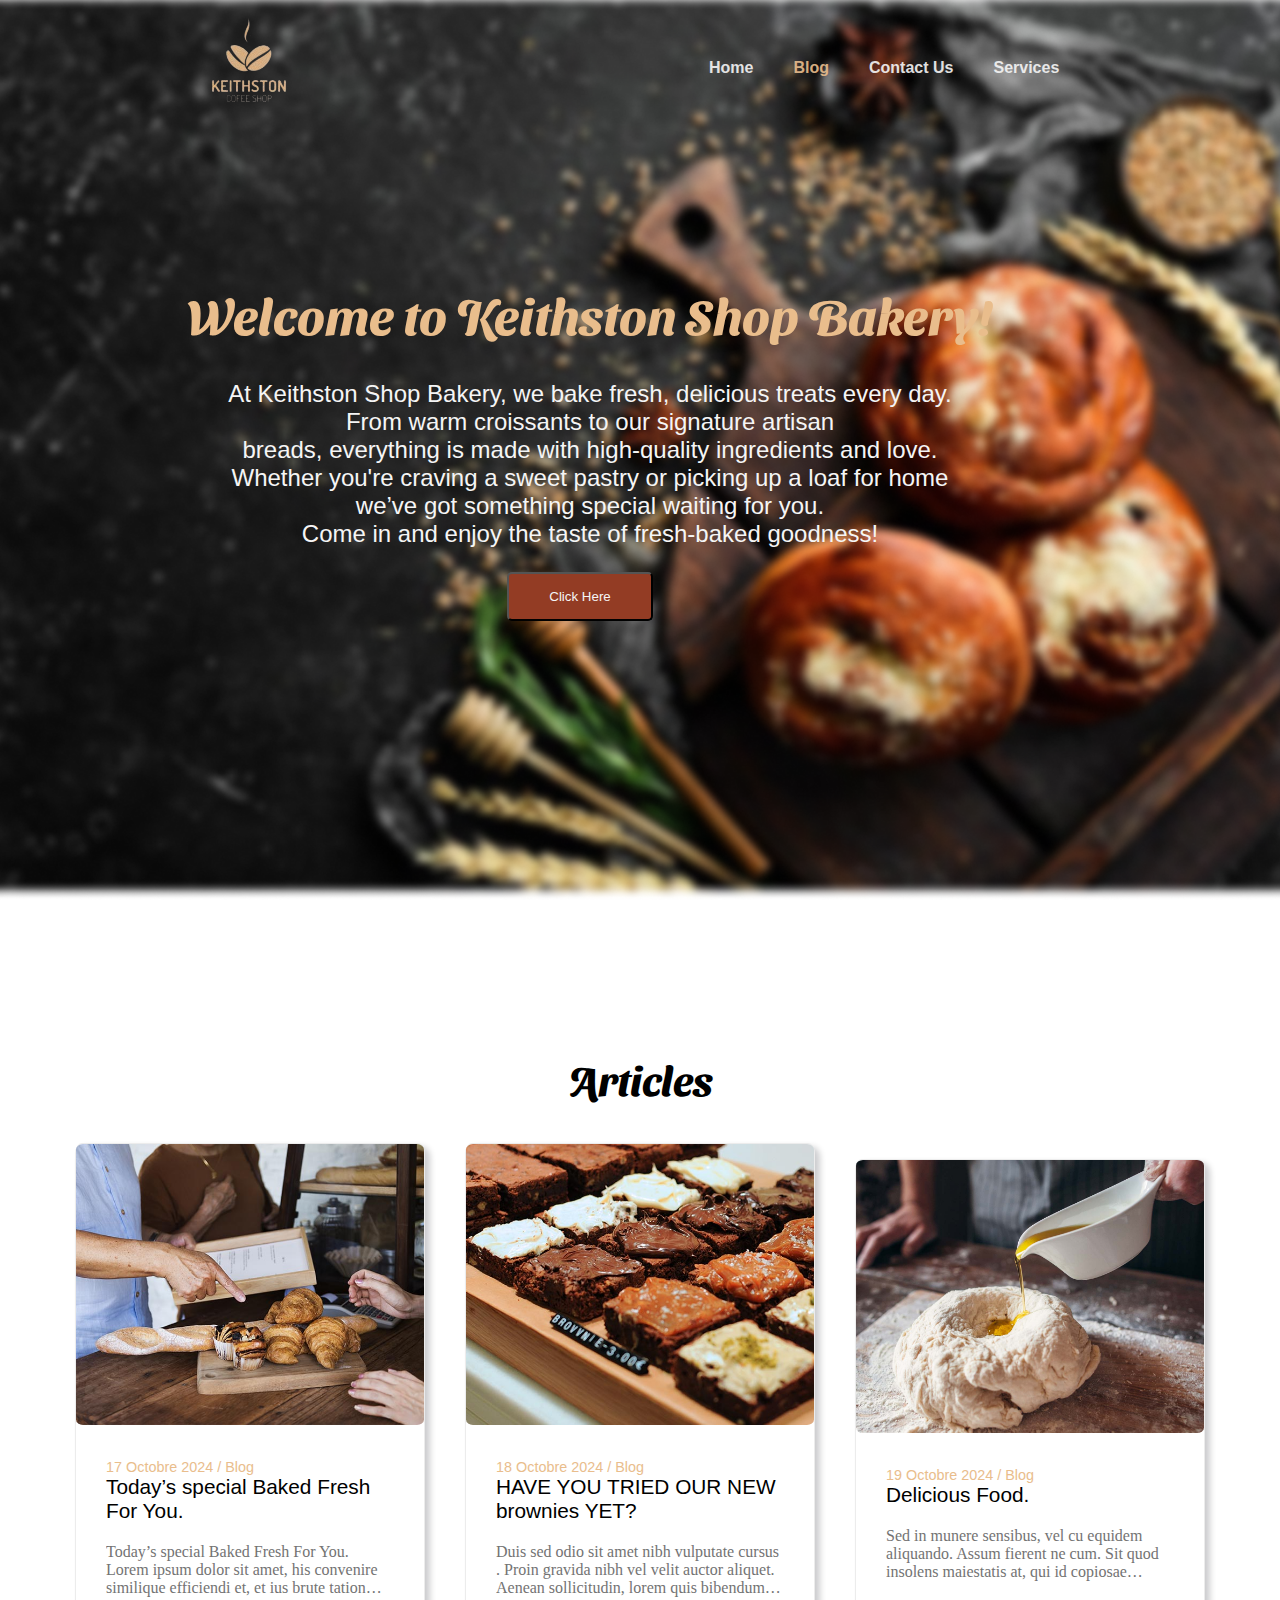
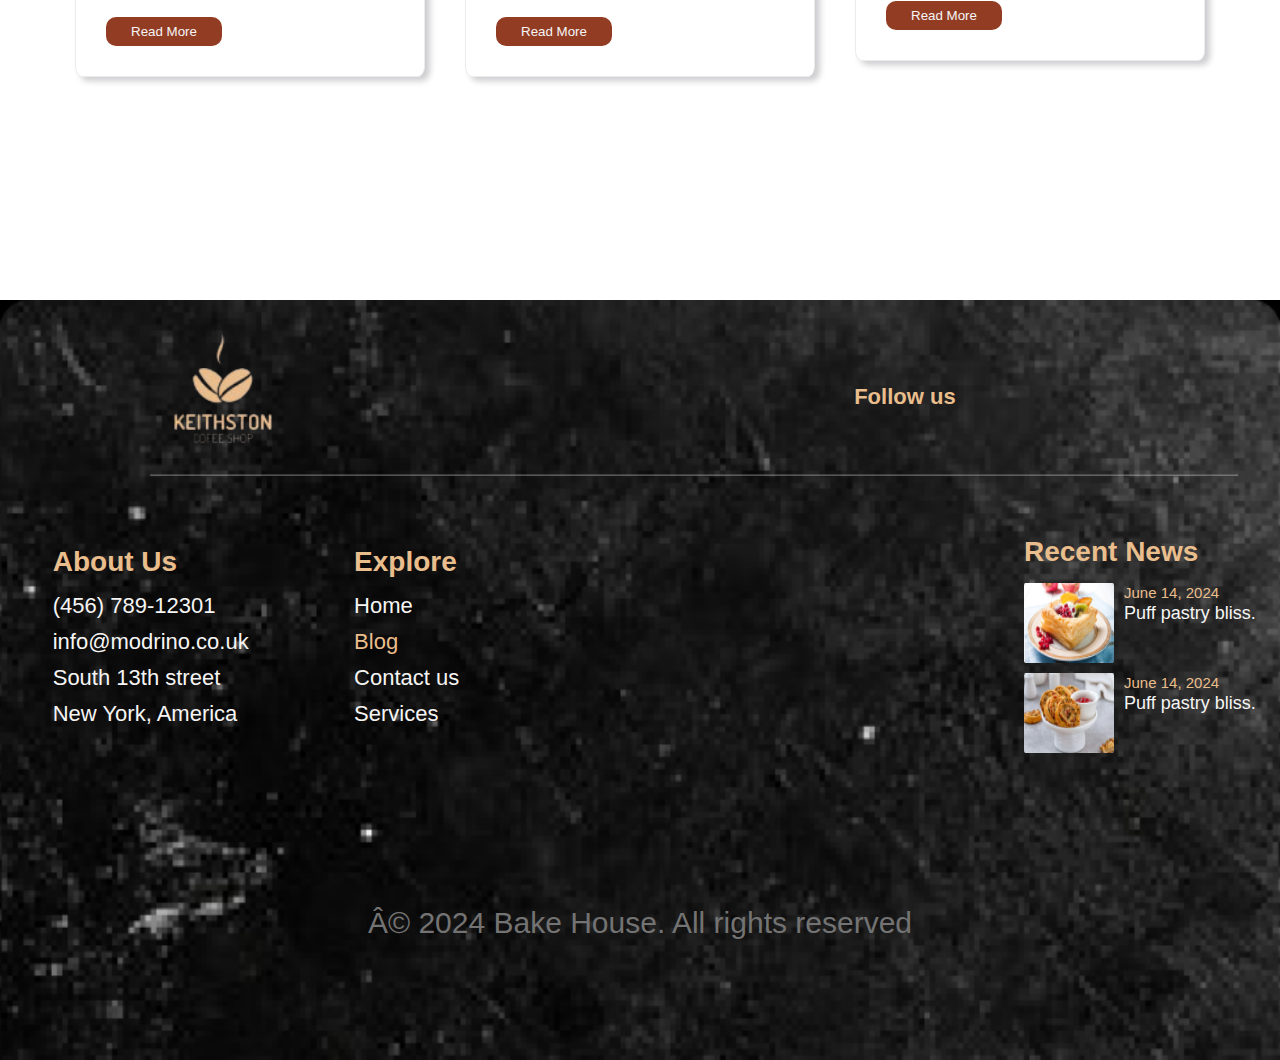
==== commit 4c0fc1a7: "Modifier and realiser mon projet et remplacer tout les photos a ca place" ====
--- a/pages/blog.html
+++ b/pages/blog.html
@@ -37,12 +37,12 @@
           <div class="space">
             <h1>Welcome to Keithston Shop Bakery!</h1><br><br>
           <p>At Keithston Shop Bakery, we bake fresh, delicious treats every day. <br>From warm croissants to our signature artisan  <br>breads, everything is made with high-quality ingredients and love. <br>Whether you're craving a sweet pastry or picking up a loaf for home <br> we’ve got something special waiting for you. <br>Come in and enjoy the taste of fresh-baked goodness!</p>
-         <br><br><br> <a href=""><button>Click Here</button></a>
+         <br><br><br> <a href="#blogid"><button>Click Here</button></a>
         </div>
           
         </section>
 
-        <section  id="shoping" class="article">
+        <section  id="blogid" class="article">
           <h2 class="article-titre">Articles</h2>
           <div class="blog-container">
 
--- a/css/stylepages.css
+++ b/css/stylepages.css
@@ -353,6 +353,9 @@
 }
 
 /**** xxxxxxxxxxxxxx *******/
+footer hr{
+  transform: translateY(-20px);
+}
 .footer-container-bas {
   display: flex;
   width: 100%;
@@ -613,17 +616,17 @@
 .services{
   padding-top: 90px;
   padding-bottom: 100px;
-  margin-bottom: -2000px;
+  margin-bottom: -1000px;
 }
 #ourservices{
   color: #E9BD8C;
   font-family: 'Sansita Swashed', system-ui;
   text-align: center;
-  transform: translateY(120px);
+  transform: translateY(210px);
   font-size: 74px;
 }
 hr{
-  transform: translateY(150px);
+  transform: translateY(210px);
   font-size: 20px
 }
 .servc-head{
